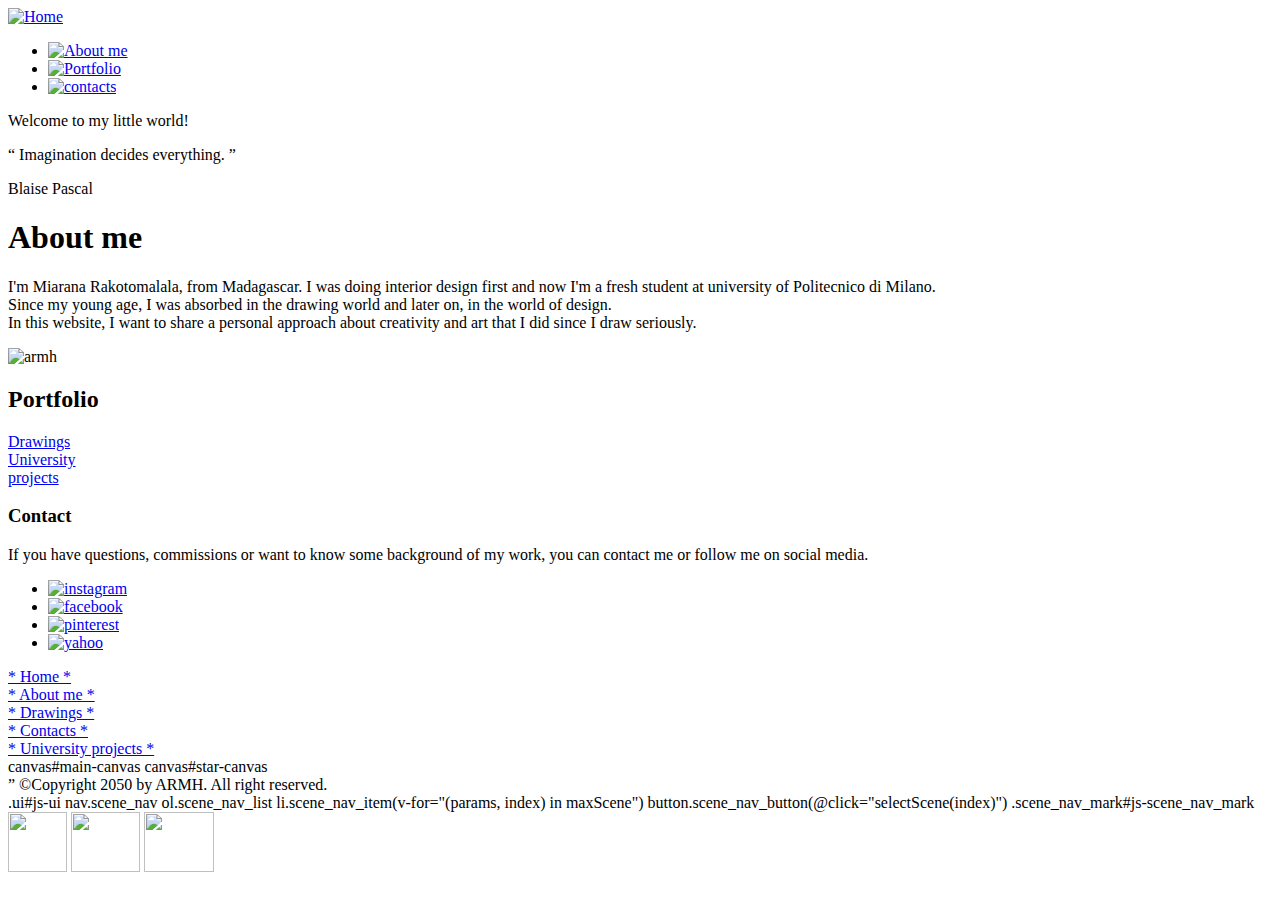
==== index.html @ 78f08f8d "test1" ====
<!DOCTYPE html>
<html>
  <head>
    <meta charset="utf-8">

    <title>ARMH</title>

    <link rel="stylesheet" type="text/css" href="C:\Users\Miarana\Documents\POLI\1°Informatica\ARMH\css\style.css" />
    <link rel="stylesheet" type="text/css" href="C:\Users\Miarana\Documents\POLI\1°Informatica\ARMH\css\normalize.css" />
    <link rel="stylesheet" href="https://fonts.googleapis.com/css?family=Cabin+Sketch:400,700">
    <link rel="stylesheet" href="https://fonts.googleapis.com/css?family=Annie+Use+Your+Telescope|Cabin+Sketch">
    <link rel="stylesheet" href="https://fonts.googleapis.com/css?family=Londrina+Sketch">

    <div class="stars"></div>
    <div class="twinkling"></div>

  </head>

  <header>


    <div class="header">
        <div class="container">
            <div class="navbar">
                <div class="Home">
                   <a href="Home.html"> <img src="C:\Users\Miarana\Documents\POLI\1°Informatica\ARMH\images\signature.png" alt="Home"/>
                   </a>
                </div>
                      <div class="Menu">
                           <ul>
                                <li> <a href="About_me.html"> <img src="C:\Users\Miarana\Documents\POLI\1°Informatica\ARMH\images\category_about me.png" alt="About me"/> </a>
                                </li>

                                <li> <a href="Portfolio.html"> <img src="C:\Users\Miarana\Documents\POLI\1°Informatica\ARMH\images\category_portfolio.png" alt="Portfolio"/> </a>
                                </li>

                                <li> <a href="Contacts.html"> <img src="C:\Users\Miarana\Documents\POLI\1°Informatica\ARMH\images\category_contacts.png" alt="contacts"/> </a>
                                </li>

                            </ul>
                      </div>
                          <div class="clearfix">
                          </div>
            </div>
        </div>
    </div>
</header>
                            <div class="acceuil">
                              <h> Welcome to my little world! </h>
                              <p> <q id="quote"> Imagination decides everything. </q> </p>
                              <p0>  Blaise Pascal </p0>
                            </div>



    <!-- Here is our page's main content -->
<body>
      <div class="about">
          <div class="container">
            <div class="navbar">
              <div class="me">
                    <h1> About me </h1>
                        <p>
                    I'm Miarana Rakotomalala, from Madagascar. I was doing interior design first and now I'm a fresh student at university of Politecnico di Milano.<br>
                    Since my young age, I was absorbed in the drawing world and later on, in the world of design. <br>
                    In this website, I want to share a personal approach about creativity and art that I did since I draw seriously. <br>
                        </p>
             </div>

              <div class="photo">
                     <img src="C:\Users\Miarana\Documents\POLI\1°Informatica\ARMH\images\010.png" alt="armh"/>
              </div>

            </div>
          </div>
      </div>

          <h2> Portfolio </h2>
              <div class="portfolio">
                <li> <a href="Drawings.html"> Drawings </a> </li>
                <li> <a href="University_projects.html"> University <br> projects </a> </li>
              </div>

          <div class="contacts">
              <div class="container">
                <div class="navbar">
                  <div class="descr">
                    <h3> Contact </h3>
                        <p> If you have questions, commissions or want to know some background of my work, you can contact me or follow me on social media. </p>
                  </div>

                     <div class="liste">
                       <ul>
                        <li> <a href="https://www.instagram.com/miara_malala/"> <img src="C:\Users\Miarana\Documents\POLI\1°Informatica\ARMH\images\instagram_icon.png" alt="instagram"/> </a>
                        </li>

                        <li> <a href="https://www.facebook.com/miarana"> <img src="C:\Users\Miarana\Documents\POLI\1°Informatica\ARMH\images\facebook_icon.png" alt="facebook"/> </a>
                        </li>

                        <li> <a href="https://www.pinterest.fr/miarahelinirina/"> <img src="C:\Users\Miarana\Documents\POLI\1°Informatica\ARMH\images\pinterest_icon.png" alt="pinterest"/> </a>
                        </li>

                        <li> <a href="https://www.miarahelinirina@yahoo.fr"> <img src="C:\Users\Miarana\Documents\POLI\1°Informatica\ARMH\images\mail_icon.png" alt="yahoo" /> </a>
                        </li>
                       </ul>
                     </div>

                     <div class="clearfix">
                     </div>
                </div>
              </div>
          </div>


          <aside>

</body>

<website>
<div class="closer">
            <ul2>
    <div class= “menu”>
                 <li> <a href="Home.html"> * Home * </a> </li>
                 <li> <a href="About_me.html"> * About me * </a> </li>
                 <li> <a href="Drawings.html"> * Drawings * </a> </li>
                 <li> <a href="Contacts.html"> * Contacts * </a> </li>
                 <li> <a href="University_projects.html"> * University projects * </a> </li>
    </div>
            </ul2>
</div>
          </aside>

        </div>

        canvas#main-canvas
        canvas#star-canvas

        <div id= "cursor"
          .rocket.floating.shadow <svg xmlns="http://www.w3.org/2000/svg" viewBox="0 0 178.62 203.18">
            <path d="M1015.59,714.44l171.81-.62a3.4,3.4,0,0,0,2.9-5.16l-86.46-143.28a3.4,3.4,0,0,0-5.84,0l-85.35,143.9A3.4,3.4,0,0,0,1015.59,714.44Z" transform="translate(-1012.17 -531.96)" fill="#b5b4ff"/>
            <path d="M1101.5,563.8V714.13l-85.91.31a3.4,3.4,0,0,1-2.93-5.14L1098,565.4A3.34,3.34,0,0,1,1101.5,563.8Z" transform="translate(-1012.17 -531.96)" fill="#fff"/>
            <ellipse cx="89.15" cy="101.59" rx="48.79" ry="101.59" fill="#fff"/>
            <path d="M1101.5,532c26.95,0,48.79,45.48,48.79,101.59s-21.84,101.59-48.79,101.59V532Z" transform="translate(-1012.17 -531.96)" fill="#d9d9ff"/>
            <path d="M1101.5,532c28.48,0.6,48.61,45.48,48.61,101.59s-17,77.64-19.2,81.07c0,0,2.78-44.72.74-85.46C1127.54,547.08,1101.5,532,1101.5,532Z" transform="translate(-1012.17 -531.96)" fill="#b5b4ff"/>
            <circle cx="1101.5" cy="592.37" r="18.83" transform="translate(-1108.42 420.42) rotate(-45)" fill="#1a0a53" stroke="#fff" stroke-miterlimit="10" stroke-width="5"/>
            <path d="M1106.71,582.26c-2.14.16-4.34,5-3.94,10.41s3.27,9.34,5.41,9.18,4.37-4.92,4-10.33S1108.85,582.1,1106.71,582.26Z" transform="translate(-1012.17 -531.96)" fill="#fff"/>
          </svg>
        </div>

        <!-- And here is our main footer that is used across all the pages of our website -->
        <div id="footer">”
          ©Copyright 2050 by ARMH. All right reserved.
        </div>

        .ui#js-ui
          nav.scene_nav
            ol.scene_nav_list
              li.scene_nav_item(v-for="(params, index) in maxScene")
                button.scene_nav_button(@click="selectScene(index)")
            .scene_nav_mark#js-scene_nav_mark

<script src="C:\Users\Miarana\Documents\POLI\1°Informatica\ARMH\js\Jquery.js"> </script>
<script src="C:\Users\Miarana\Documents\POLI\1°Informatica\ARMH\js\main.js"> </script>

</script>
</website>
</html>
<category><a href="index.html" onmouseout="MM_swapImgRestore()" onmouseover="MM_swapImage('home','','visuals/category_home_hover.png',1)"><img src="visuals/category_home.png" width="59" height="60" id="home" /></a></category>

<category><a href="artwork.html" onmouseout="MM_swapImgRestore()" onmouseover="MM_swapImage('artwork','','visuals/category_artwork_hover.png',1)"><img src="visuals/category_artwork.png" width="69" height="60" id="artwork" /></a></category>

<category><a href="comics.html" onmouseout="MM_swapImgRestore()" onmouseover="MM_swapImage('comics','','visuals/category_comics_hover.png',1)"><img src="visuals/category_comics.png" width="70" height="60" id="comics" /></a></category>
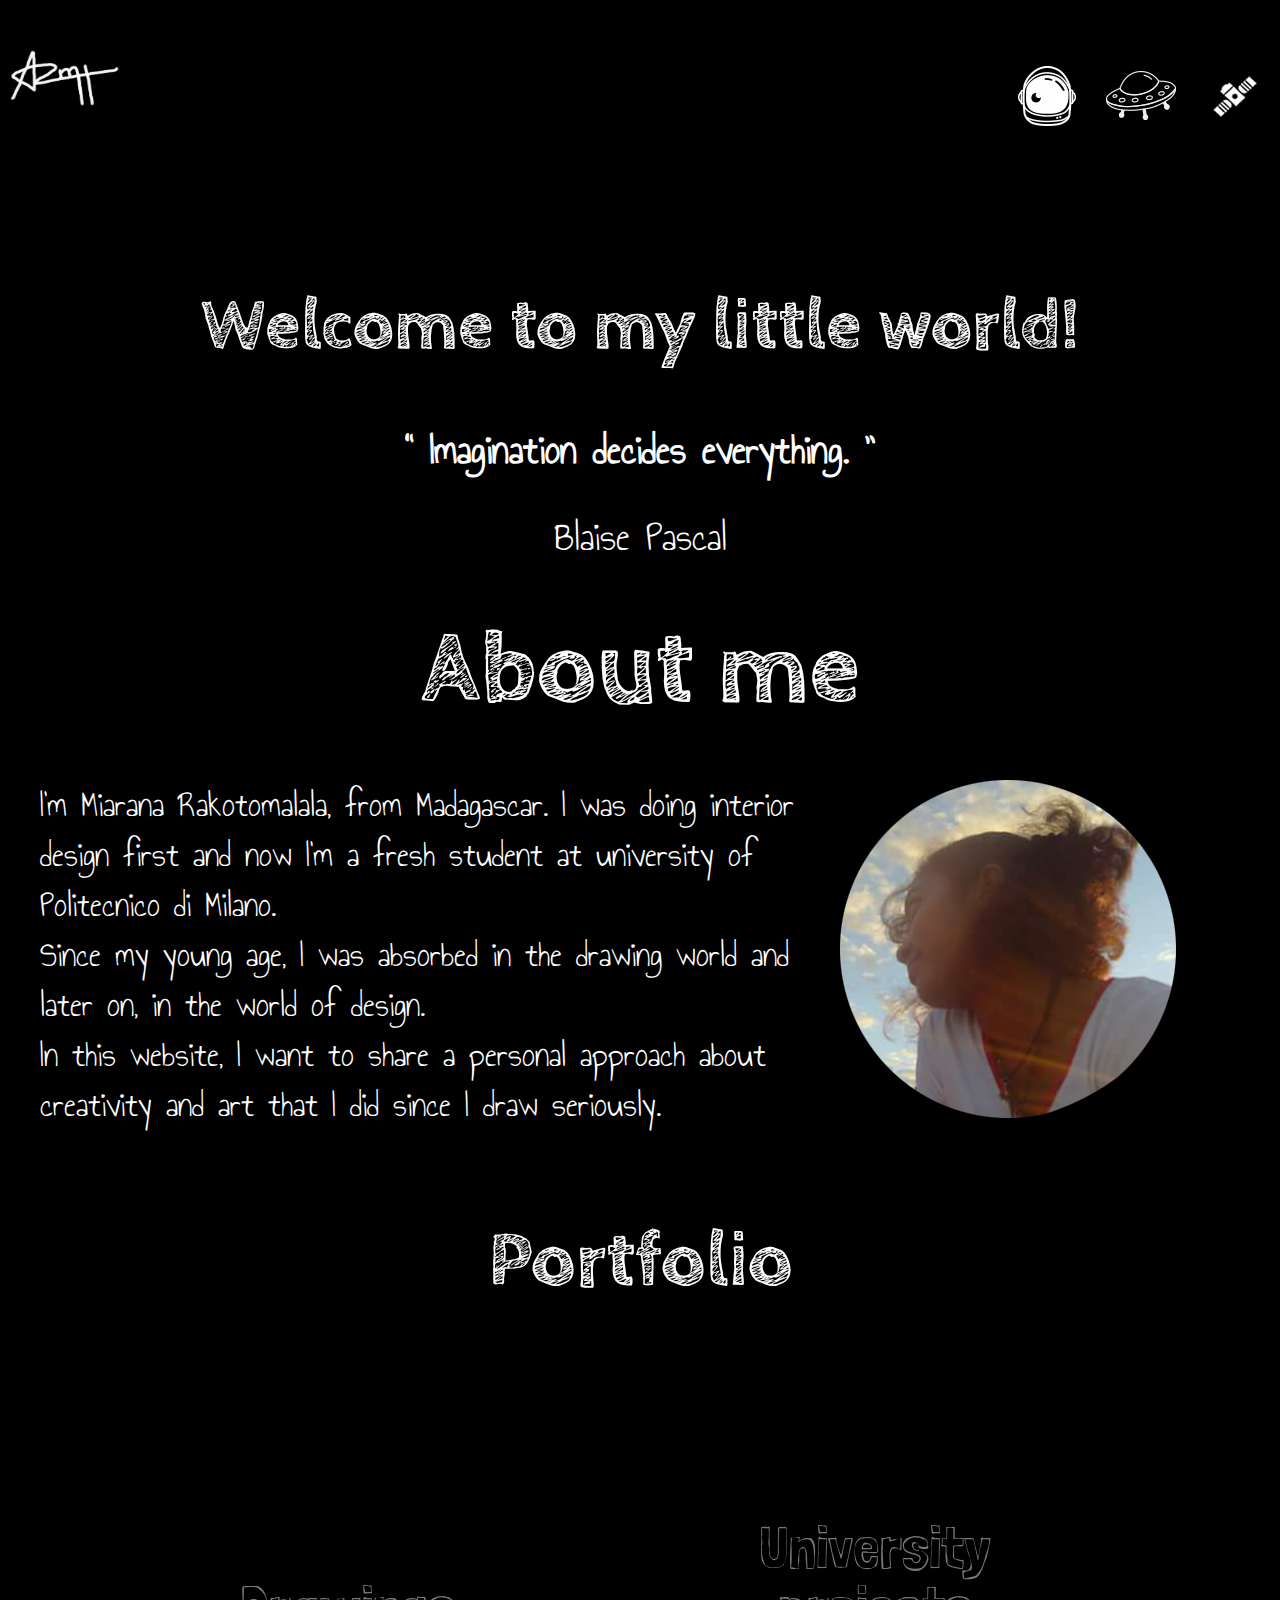
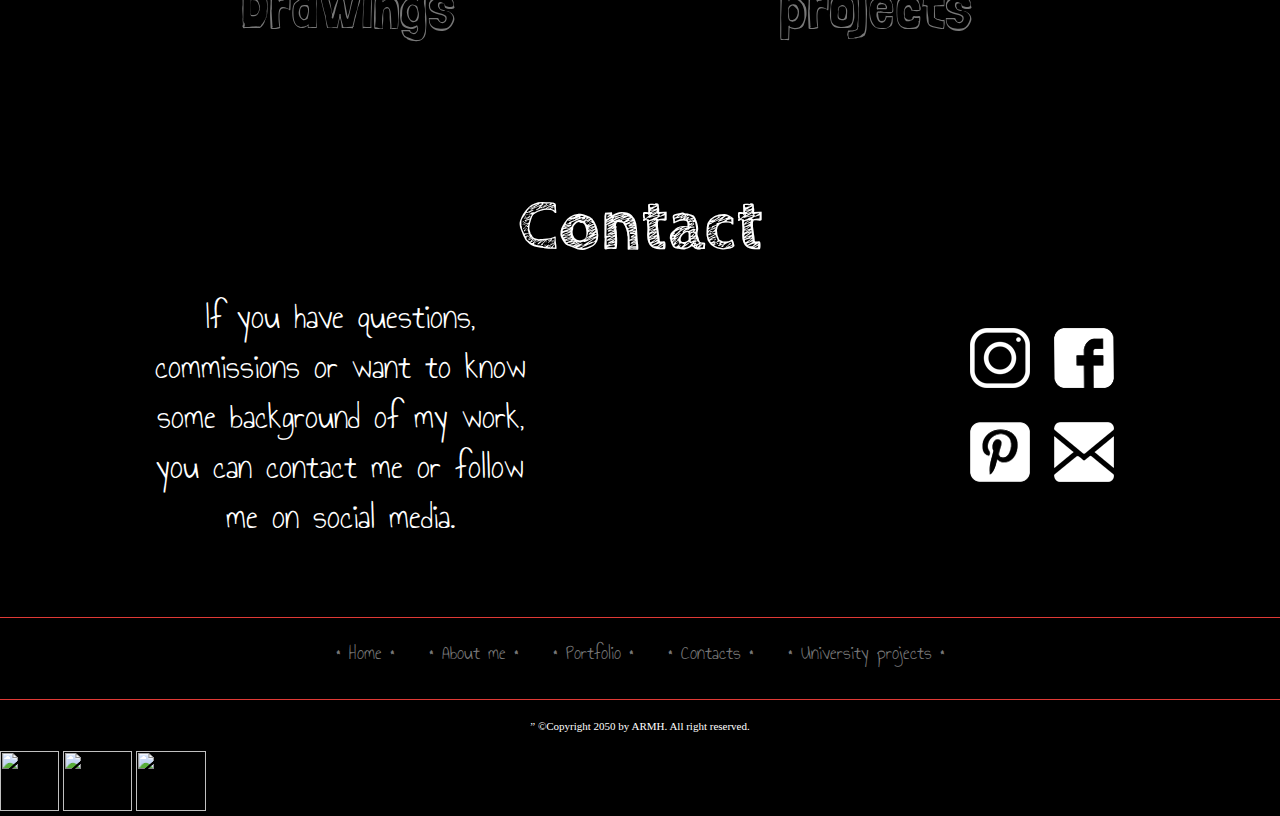
==== commit 5a546dfd: "1" ====
--- a/index.html
+++ b/index.html
@@ -5,8 +5,9 @@
 
     <title>ARMH</title>
 
-    <link rel="stylesheet" type="text/css" href="C:\Users\Miarana\Documents\POLI\1°Informatica\ARMH\css\style.css" />
-    <link rel="stylesheet" type="text/css" href="C:\Users\Miarana\Documents\POLI\1°Informatica\ARMH\css\normalize.css" />
+    <link rel="stylesheet" type="text/css" href="css\style.css" />
+    <link rel="stylesheet" type="text/css" href="css\normalize.css" />
+    <link rel="stylesheet" type="text/css" href="css\stars_background.css" />
     <link rel="stylesheet" href="https://fonts.googleapis.com/css?family=Cabin+Sketch:400,700">
     <link rel="stylesheet" href="https://fonts.googleapis.com/css?family=Annie+Use+Your+Telescope|Cabin+Sketch">
     <link rel="stylesheet" href="https://fonts.googleapis.com/css?family=Londrina+Sketch">
@@ -23,18 +24,18 @@
         <div class="container">
             <div class="navbar">
                 <div class="Home">
-                   <a href="Home.html"> <img src="C:\Users\Miarana\Documents\POLI\1°Informatica\ARMH\images\signature.png" alt="Home"/>
+                   <a href="index.html"> <img src="images\assets\signature.png" alt="Home"/>
                    </a>
                 </div>
                       <div class="Menu">
                            <ul>
-                                <li> <a href="About_me.html"> <img src="C:\Users\Miarana\Documents\POLI\1°Informatica\ARMH\images\category_about me.png" alt="About me"/> </a>
+                                <li> <a href="#About_me"> <img src="images\assets\category_about me.png" alt="About me"/> </a>
                                 </li>
 
-                                <li> <a href="Portfolio.html"> <img src="C:\Users\Miarana\Documents\POLI\1°Informatica\ARMH\images\category_portfolio.png" alt="Portfolio"/> </a>
+                                <li> <a href="#Portfolio"> <img src="images\assets\category_portfolio.png" alt="Portfolio"/> </a>
                                 </li>
 
-                                <li> <a href="Contacts.html"> <img src="C:\Users\Miarana\Documents\POLI\1°Informatica\ARMH\images\category_contacts.png" alt="contacts"/> </a>
+                                <li> <a href="#Contacts"> <img src="images\assets\category_contacts.png" alt="contacts"/> </a>
                                 </li>
 
                             </ul>
@@ -59,7 +60,7 @@
           <div class="container">
             <div class="navbar">
               <div class="me">
-                    <h1> About me </h1>
+                    <div id="About_me"> <h1> About me </h1> </div>
                         <p>
                     I'm Miarana Rakotomalala, from Madagascar. I was doing interior design first and now I'm a fresh student at university of Politecnico di Milano.<br>
                     Since my young age, I was absorbed in the drawing world and later on, in the world of design. <br>
@@ -68,14 +69,14 @@
              </div>
 
               <div class="photo">
-                     <img src="C:\Users\Miarana\Documents\POLI\1°Informatica\ARMH\images\010.png" alt="armh"/>
+                     <img src="images\assets\010.png" alt="armh"/>
               </div>
 
             </div>
           </div>
       </div>
 
-          <h2> Portfolio </h2>
+          <div id= "Portfolio"> <h2> Portfolio </h2> </div>
               <div class="portfolio">
                 <li> <a href="Drawings.html"> Drawings </a> </li>
                 <li> <a href="University_projects.html"> University <br> projects </a> </li>
@@ -85,22 +86,22 @@
               <div class="container">
                 <div class="navbar">
                   <div class="descr">
-                    <h3> Contact </h3>
+                    <div id="Contact"<h3> Contact </h3> </div>
                         <p> If you have questions, commissions or want to know some background of my work, you can contact me or follow me on social media. </p>
                   </div>
 
                      <div class="liste">
                        <ul>
-                        <li> <a href="https://www.instagram.com/miara_malala/"> <img src="C:\Users\Miarana\Documents\POLI\1°Informatica\ARMH\images\instagram_icon.png" alt="instagram"/> </a>
+                        <li> <a href="https://www.instagram.com/miara_malala/"> <img src="images\assets\instagram_icon.png" alt="instagram"/> </a>
                         </li>
 
-                        <li> <a href="https://www.facebook.com/miarana"> <img src="C:\Users\Miarana\Documents\POLI\1°Informatica\ARMH\images\facebook_icon.png" alt="facebook"/> </a>
+                        <li> <a href="https://www.facebook.com/miarana"> <img src="images\assets\facebook_icon.png" alt="facebook"/> </a>
                         </li>
 
-                        <li> <a href="https://www.pinterest.fr/miarahelinirina/"> <img src="C:\Users\Miarana\Documents\POLI\1°Informatica\ARMH\images\pinterest_icon.png" alt="pinterest"/> </a>
+                        <li> <a href="https://www.pinterest.fr/miarahelinirina/"> <img src="images\assets\pinterest_icon.png" alt="pinterest"/> </a>
                         </li>
 
-                        <li> <a href="https://www.miarahelinirina@yahoo.fr"> <img src="C:\Users\Miarana\Documents\POLI\1°Informatica\ARMH\images\mail_icon.png" alt="yahoo" /> </a>
+                        <li> <a href="https://www.miarahelinirina@yahoo.fr"> <img src="images\assets\mail_icon.png" alt="yahoo" /> </a>
                         </li>
                        </ul>
                      </div>
@@ -120,10 +121,10 @@
 <div class="closer">
             <ul2>
     <div class= “menu”>
-                 <li> <a href="Home.html"> * Home * </a> </li>
-                 <li> <a href="About_me.html"> * About me * </a> </li>
-                 <li> <a href="Drawings.html"> * Drawings * </a> </li>
-                 <li> <a href="Contacts.html"> * Contacts * </a> </li>
+                 <li> <a href="index.html"> * Home * </a> </li>
+                 <li> <a href="#About_me"> * About me * </a> </li>
+                 <li> <a href="#Portfolio"> * Portfolio * </a> </li>
+                 <li> <a href="#Contacts"> * Contacts * </a> </li>
                  <li> <a href="University_projects.html"> * University projects * </a> </li>
     </div>
             </ul2>
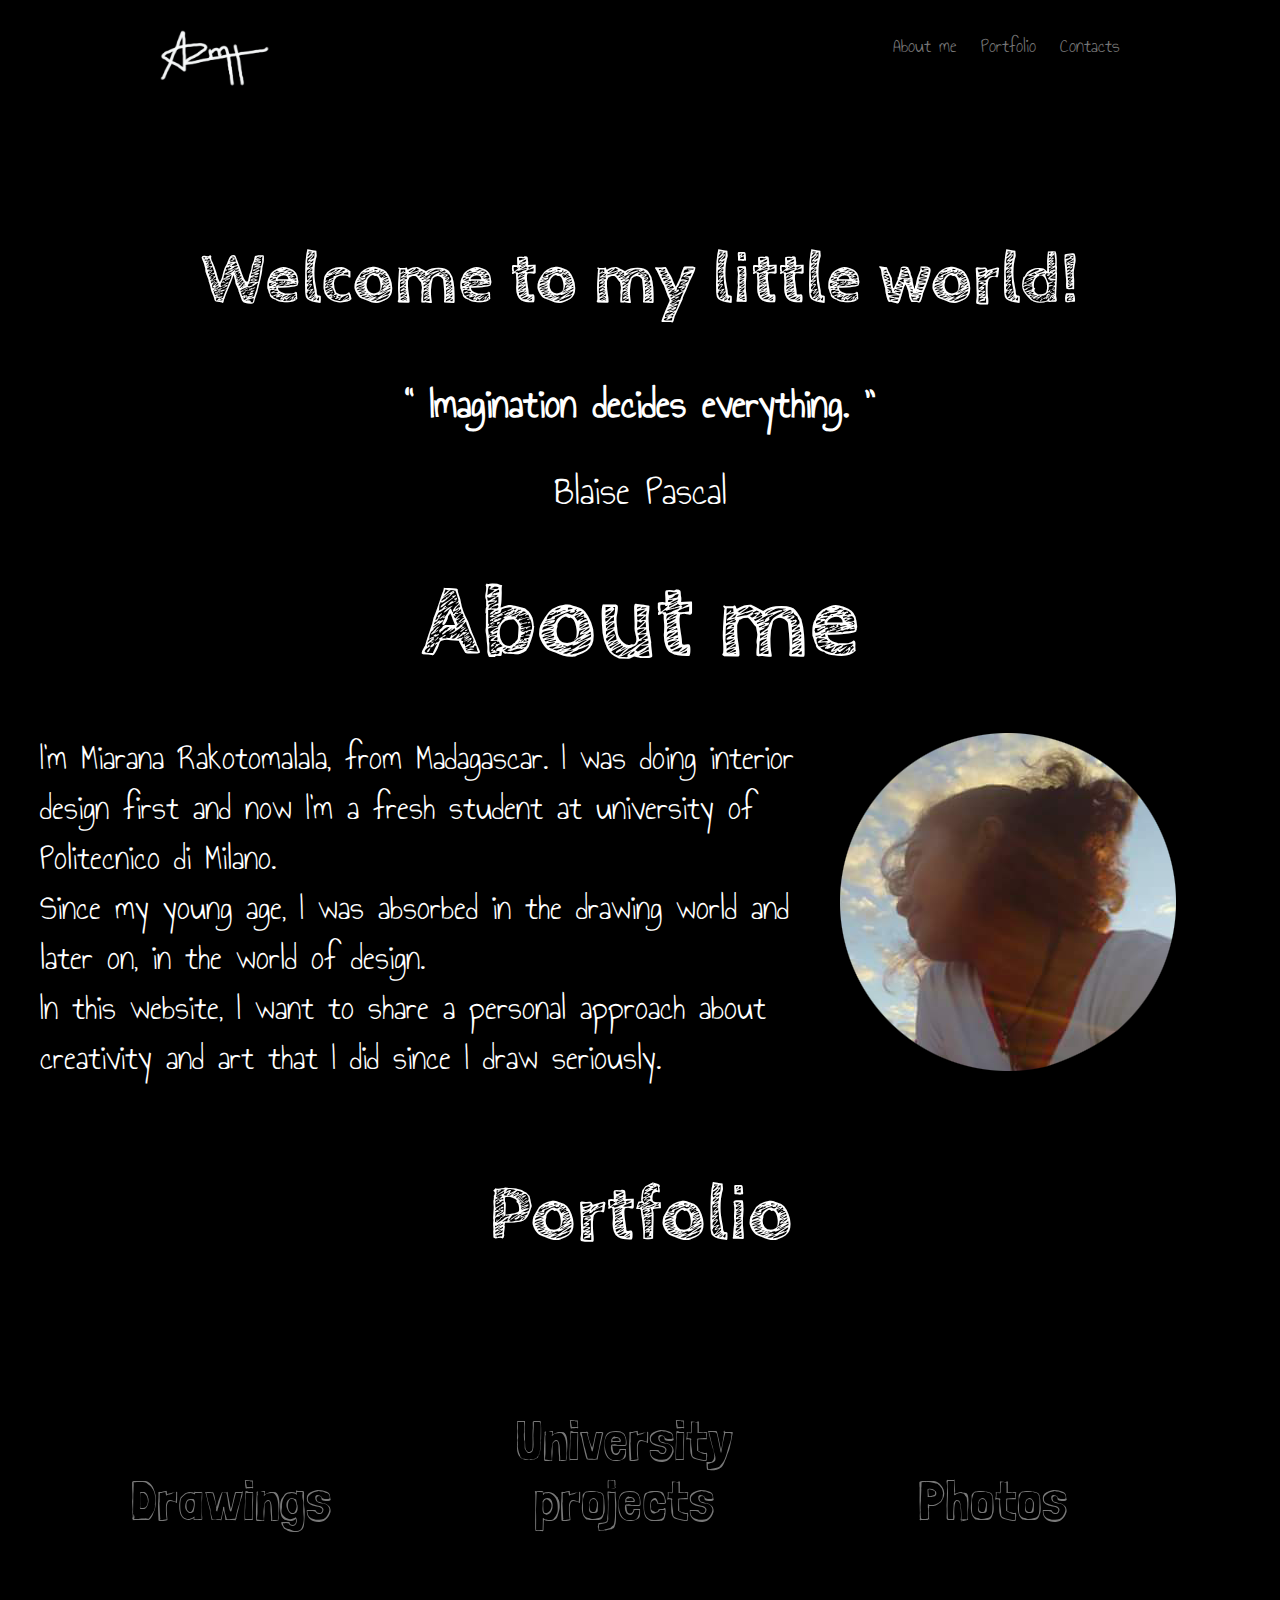
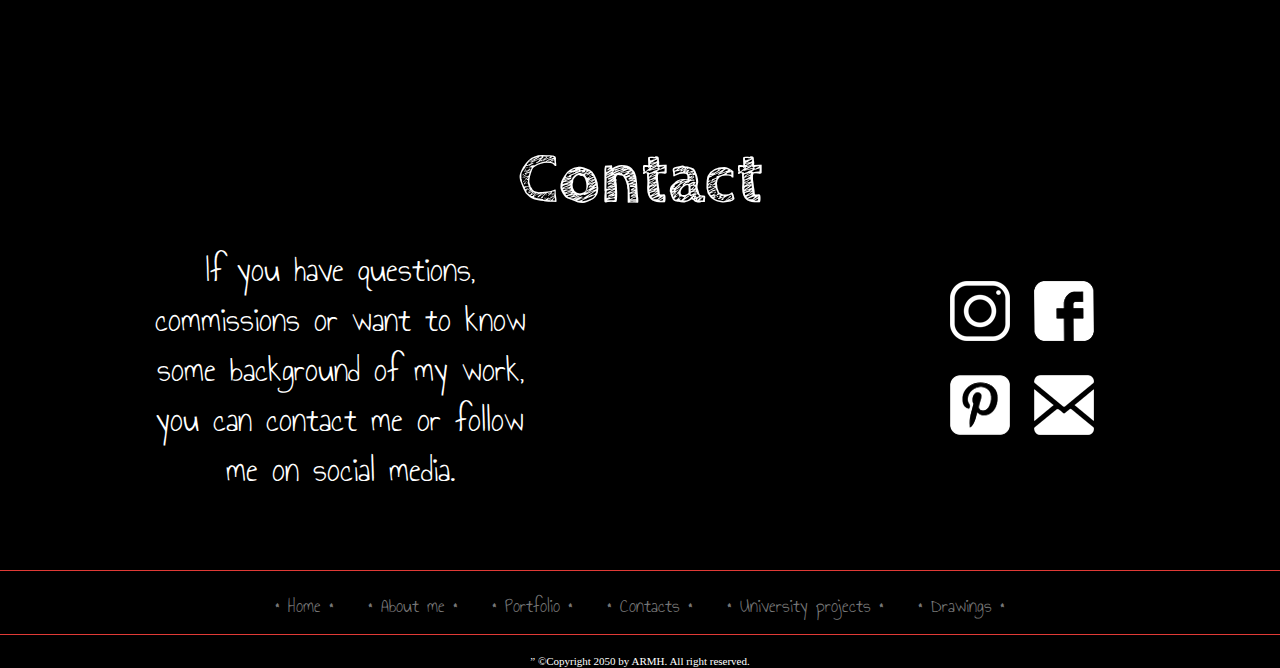
==== commit 01979095: "20/01" ====
--- a/index.html
+++ b/index.html
@@ -8,18 +8,17 @@
     <link rel="stylesheet" type="text/css" href="css\style.css" />
     <link rel="stylesheet" type="text/css" href="css\normalize.css" />
     <link rel="stylesheet" type="text/css" href="css\stars_background.css" />
-    <link rel="stylesheet" href="https://fonts.googleapis.com/css?family=Cabin+Sketch:400,700">
-    <link rel="stylesheet" href="https://fonts.googleapis.com/css?family=Annie+Use+Your+Telescope|Cabin+Sketch">
-    <link rel="stylesheet" href="https://fonts.googleapis.com/css?family=Londrina+Sketch">
-
+    <link rel="stylesheet" href="https://fonts.googleapis.com/css?family=Cabin+Sketch:400,700"/>
+    <link rel="stylesheet" href="https://fonts.googleapis.com/css?family=Annie+Use+Your+Telescope|Cabin+Sketch"/>
+    <link rel="stylesheet" href="https://fonts.googleapis.com/css?family=Londrina+Sketch"/>
+<!--background of the entire page -->
     <div class="stars"></div>
     <div class="twinkling"></div>
 
   </head>
 
+<!--main menu header -->
   <header>
-
-
     <div class="header">
         <div class="container">
             <div class="navbar">
@@ -28,33 +27,29 @@
                    </a>
                 </div>
                       <div class="Menu">
-                           <ul>
-                                <li> <a href="#About_me"> <img src="images\assets\category_about me.png" alt="About me"/> </a>
-                                </li>
+                          <ul>
+                                <li> <a href="#About_me"> About me </a> </li>
+                                <li> <a href="#Portfolio"> Portfolio </a> </li>
+                                <li> <a href="#Contacts"> Contacts </a> </li>
 
-                                <li> <a href="#Portfolio"> <img src="images\assets\category_portfolio.png" alt="Portfolio"/> </a>
-                                </li>
-
-                                <li> <a href="#Contacts"> <img src="images\assets\category_contacts.png" alt="contacts"/> </a>
-                                </li>
-
-                            </ul>
+                          </ul>
                       </div>
-                          <div class="clearfix">
-                          </div>
+                          <div class="clearfix"> </div>
             </div>
         </div>
     </div>
 </header>
-                            <div class="acceuil">
-                              <h> Welcome to my little world! </h>
-                              <p> <q id="quote"> Imagination decides everything. </q> </p>
-                              <p0>  Blaise Pascal </p0>
-                            </div>
+
+<!--Home page -->
+  <div class="acceuil">
+      <h> Welcome to my little world! </h>
+            <p> <q id="quote"> Imagination decides everything. </q> </p>
+                <p0>  Blaise Pascal </p0>
+  </div>
 
 
 
-    <!-- Here is our page's main content -->
+    <!-- Here is our main content -->
 <body>
       <div class="about">
           <div class="container">
@@ -66,108 +61,85 @@
                     Since my young age, I was absorbed in the drawing world and later on, in the world of design. <br>
                     In this website, I want to share a personal approach about creativity and art that I did since I draw seriously. <br>
                         </p>
-             </div>
+              </div>
 
               <div class="photo">
-                     <img src="images\assets\010.png" alt="armh"/>
+                <img src="images\assets\010.png" alt="armh"/>
               </div>
 
             </div>
           </div>
       </div>
 
-          <div id= "Portfolio"> <h2> Portfolio </h2> </div>
-              <div class="portfolio">
-                <li> <a href="Drawings.html"> Drawings </a> </li>
-                <li> <a href="University_projects.html"> University <br> projects </a> </li>
-              </div>
+<!--portfolio -->
+      <div id= "Portfolio"> <h2> Portfolio </h2> </div>
+        <div class="portfolio">
+          <li> <a href="Drawings.html"> Drawings </a> </li>
+          <li> <a href="University_projects.html"> University <br> projects </a> </li>
+          <li> <a href="Photos.html"> Photos </a> </li>
+        </div>
 
-          <div class="contacts">
-              <div class="container">
-                <div class="navbar">
-                  <div class="descr">
-                    <div id="Contact"<h3> Contact </h3> </div>
-                        <p> If you have questions, commissions or want to know some background of my work, you can contact me or follow me on social media. </p>
-                  </div>
+<!-- Contacts -->
+      <div class="contacts">
+        <div class="container">
+          <div class="navbar">
+            <div class="descr">
+              <div id="Contact"<h3> Contact </h3> </div>
+                <p> If you have questions, commissions or want to know some background of my work, you can contact me or follow me on social media. </p>
+            </div>
 
-                     <div class="liste">
-                       <ul>
-                        <li> <a href="https://www.instagram.com/miara_malala/"> <img src="images\assets\instagram_icon.png" alt="instagram"/> </a>
-                        </li>
+            <div class="liste">
+              <ul>
+                <li> <a href="https://www.instagram.com/miara_malala/">
+                     <img src="images\assets\instagram_icon.png" alt="instagram"/> </a>
+                </li>
 
-                        <li> <a href="https://www.facebook.com/miarana"> <img src="images\assets\facebook_icon.png" alt="facebook"/> </a>
-                        </li>
+                <li> <a href="https://www.facebook.com/miarana">
+                     <img src="images\assets\facebook_icon.png" alt="facebook"/> </a>
+                </li>
 
-                        <li> <a href="https://www.pinterest.fr/miarahelinirina/"> <img src="images\assets\pinterest_icon.png" alt="pinterest"/> </a>
-                        </li>
+                <li> <a href="https://www.pinterest.fr/miarahelinirina/">
+                     <img src="images\assets\pinterest_icon.png" alt="pinterest"/> </a>
+                </li>
 
-                        <li> <a href="https://www.miarahelinirina@yahoo.fr"> <img src="images\assets\mail_icon.png" alt="yahoo" /> </a>
-                        </li>
-                       </ul>
-                     </div>
+                <li> <a href="https://www.miarahelinirina@yahoo.fr">
+                     <img src="images\assets\mail_icon.png" alt="yahoo" /> </a>
+                </li>
+              </ul>
+            </div>
 
-                     <div class="clearfix">
-                     </div>
-                </div>
-              </div>
+              <div class="clearfix"> </div>
           </div>
+        </div>
+      </div>
 
 
-          <aside>
+  <script src="js\Jquery.js"> </script>
+  <script src="js\main.js"> </script>
 
 </body>
 
+<!--The menu before the footer -->
+          <aside>
 <website>
-<div class="closer">
-            <ul2>
-    <div class= “menu”>
-                 <li> <a href="index.html"> * Home * </a> </li>
-                 <li> <a href="#About_me"> * About me * </a> </li>
-                 <li> <a href="#Portfolio"> * Portfolio * </a> </li>
-                 <li> <a href="#Contacts"> * Contacts * </a> </li>
-                 <li> <a href="University_projects.html"> * University projects * </a> </li>
-    </div>
-            </ul2>
-</div>
+  <div class="closer">
+    <ul2>
+      <div class= “menu”>
+        <li> <a href="index.html"> * Home * </a> </li>
+        <li> <a href="#About_me"> * About me * </a> </li>
+        <li> <a href="#Portfolio"> * Portfolio * </a> </li>
+        <li> <a href="#Contacts"> * Contacts * </a> </li>
+        <li> <a href="University_projects.html"> * University projects * </a> </li>
+        <li> <a href="Drawing.html"> * Drawings * </a> </li>
+      </div>
+    </ul2>
+  </div>
           </aside>
 
-        </div>
+        <!-- And here is our main footer that is used across all the pages of our website -->
+  <div id="footer">”
+          ©Copyright 2050 by ARMH. All right reserved.
+  </div>
 
-        canvas#main-canvas
-        canvas#star-canvas
-
-        <div id= "cursor"
-          .rocket.floating.shadow <svg xmlns="http://www.w3.org/2000/svg" viewBox="0 0 178.62 203.18">
-            <path d="M1015.59,714.44l171.81-.62a3.4,3.4,0,0,0,2.9-5.16l-86.46-143.28a3.4,3.4,0,0,0-5.84,0l-85.35,143.9A3.4,3.4,0,0,0,1015.59,714.44Z" transform="translate(-1012.17 -531.96)" fill="#b5b4ff"/>
-            <path d="M1101.5,563.8V714.13l-85.91.31a3.4,3.4,0,0,1-2.93-5.14L1098,565.4A3.34,3.34,0,0,1,1101.5,563.8Z" transform="translate(-1012.17 -531.96)" fill="#fff"/>
-            <ellipse cx="89.15" cy="101.59" rx="48.79" ry="101.59" fill="#fff"/>
-            <path d="M1101.5,532c26.95,0,48.79,45.48,48.79,101.59s-21.84,101.59-48.79,101.59V532Z" transform="translate(-1012.17 -531.96)" fill="#d9d9ff"/>
-            <path d="M1101.5,532c28.48,0.6,48.61,45.48,48.61,101.59s-17,77.64-19.2,81.07c0,0,2.78-44.72.74-85.46C1127.54,547.08,1101.5,532,1101.5,532Z" transform="translate(-1012.17 -531.96)" fill="#b5b4ff"/>
-            <circle cx="1101.5" cy="592.37" r="18.83" transform="translate(-1108.42 420.42) rotate(-45)" fill="#1a0a53" stroke="#fff" stroke-miterlimit="10" stroke-width="5"/>
-            <path d="M1106.71,582.26c-2.14.16-4.34,5-3.94,10.41s3.27,9.34,5.41,9.18,4.37-4.92,4-10.33S1108.85,582.1,1106.71,582.26Z" transform="translate(-1012.17 -531.96)" fill="#fff"/>
-          </svg>
-        </div>
-
-        <!-- And here is our main footer that is used across all the pages of our website -->
-        <div id="footer">”
-          ©Copyright 2050 by ARMH. All right reserved.
-        </div>
-
-        .ui#js-ui
-          nav.scene_nav
-            ol.scene_nav_list
-              li.scene_nav_item(v-for="(params, index) in maxScene")
-                button.scene_nav_button(@click="selectScene(index)")
-            .scene_nav_mark#js-scene_nav_mark
-
-<script src="C:\Users\Miarana\Documents\POLI\1°Informatica\ARMH\js\Jquery.js"> </script>
-<script src="C:\Users\Miarana\Documents\POLI\1°Informatica\ARMH\js\main.js"> </script>
-
-</script>
 </website>
 </html>
-<category><a href="index.html" onmouseout="MM_swapImgRestore()" onmouseover="MM_swapImage('home','','visuals/category_home_hover.png',1)"><img src="visuals/category_home.png" width="59" height="60" id="home" /></a></category>
-
-<category><a href="artwork.html" onmouseout="MM_swapImgRestore()" onmouseover="MM_swapImage('artwork','','visuals/category_artwork_hover.png',1)"><img src="visuals/category_artwork.png" width="69" height="60" id="artwork" /></a></category>
-
-<category><a href="comics.html" onmouseout="MM_swapImgRestore()" onmouseover="MM_swapImage('comics','','visuals/category_comics_hover.png',1)"><img src="visuals/category_comics.png" width="70" height="60" id="comics" /></a></category>
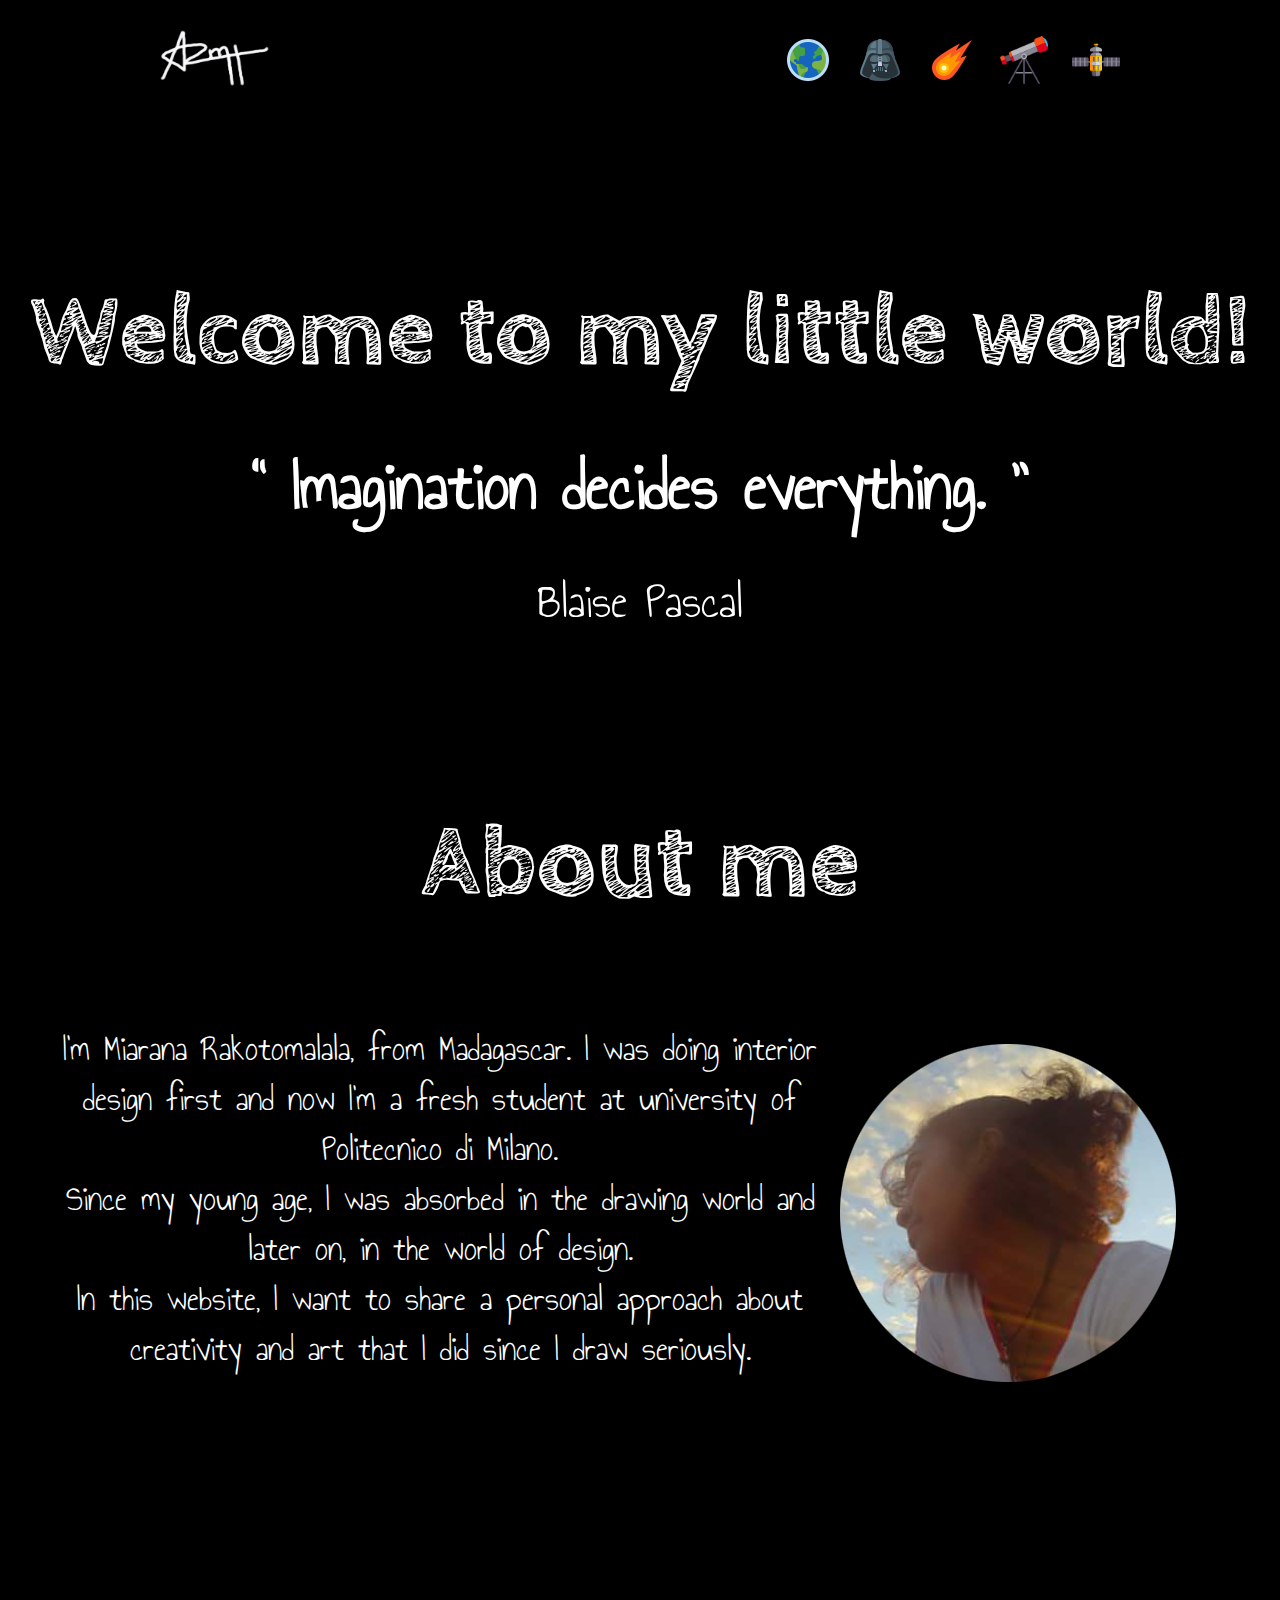
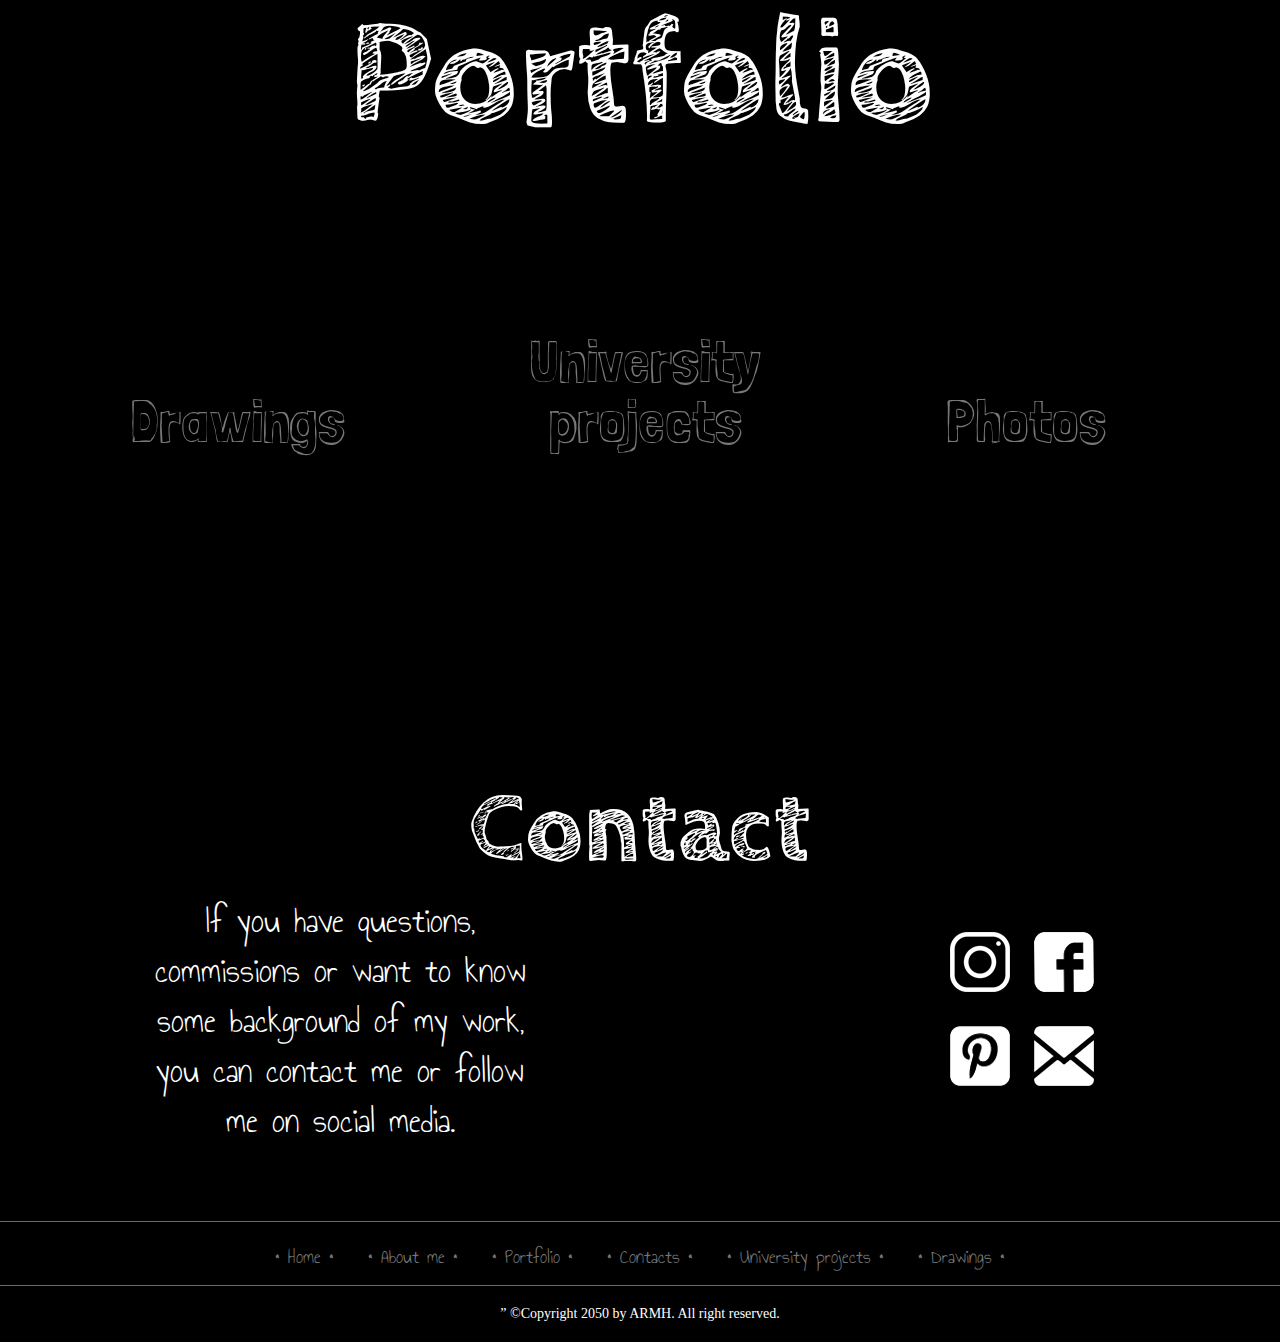
==== commit ddbc32bb: "22/01" ====
--- a/index.html
+++ b/index.html
@@ -2,15 +2,21 @@
 <html>
   <head>
     <meta charset="utf-8">
+    <meta name="viewport" content="width=device-width, initial-scale=1.0">
 
     <title>ARMH</title>
 
     <link rel="stylesheet" type="text/css" href="css\style.css" />
     <link rel="stylesheet" type="text/css" href="css\normalize.css" />
     <link rel="stylesheet" type="text/css" href="css\stars_background.css" />
-    <link rel="stylesheet" href="https://fonts.googleapis.com/css?family=Cabin+Sketch:400,700"/>
-    <link rel="stylesheet" href="https://fonts.googleapis.com/css?family=Annie+Use+Your+Telescope|Cabin+Sketch"/>
-    <link rel="stylesheet" href="https://fonts.googleapis.com/css?family=Londrina+Sketch"/>
+    <link rel="stylesheet" href="https://fonts.googleapis.com/css?family=Cabin+Sketch:400,700">
+    <link rel="stylesheet" href="https://fonts.googleapis.com/css?family=Annie+Use+Your+Telescope|Cabin+Sketch">
+    <link rel="stylesheet" href="https://fonts.googleapis.com/css?family=Londrina+Sketch">
+
+    <!--Icons made by <a href="https://www.freepik.com/" title="Freepik">Freepik</a> from <a href="https://www.flaticon.com/" 			    title="Flaticon">www.flaticon.com</a> is licensed by <a href="http://creativecommons.org/licenses/by/3.0/" 			    title="Creative Commons BY 3.0" target="_blank">CC 3.0 BY
+
+    Icons made by <a href="https://www.freepik.com/" title="Freepik">Freepik</a> from <a href="https://www.flaticon.com/" 			    title="Flaticon">www.flaticon.com</a> is licensed by <a href="http://creativecommons.org/licenses/by/3.0/" 			    title="Creative Commons BY 3.0" target="_blank">CC 3.0 BY</a></div>-->
+
 <!--background of the entire page -->
     <div class="stars"></div>
     <div class="twinkling"></div>
@@ -28,9 +34,35 @@
                 </div>
                       <div class="Menu">
                           <ul>
-                                <li> <a href="#About_me"> About me </a> </li>
-                                <li> <a href="#Portfolio"> Portfolio </a> </li>
-                                <li> <a href="#Contacts"> Contacts </a> </li>
+                            <div class="category"> <img src="images\assets\category_home.png" alt="home" class="image"/>
+                              <div class="overlay">
+                                 <a href="index.html"> <div class="text"> Home </div> </a>
+                              </div>
+                            </div>
+
+                                <div class="category"> <img src="images\assets\category_about me.png" alt="about_me" class="image"/>
+                                  <div class="overlay">
+                                     <a href="#About_me"> <div class="text"> About me </div> </a>
+                                  </div>
+                                </div>
+
+                                <div class="category"> <img src="images\assets\category_portfolio.png" alt="portfolio" class="image"/>
+                                  <div class="overlay">
+                                    <a href="#Portfolio"> <div class="text"> Portfolio </div> </a>
+                                  </div>
+                                </div>
+
+                                <div class="category"> <img src="images\assets\category_gallery.png" alt="contact" class="image" width="48x48"/>
+                                  <div class="overlay">
+                                    <a href="Photos.html"> <div class="text"> Photos </div> </a>
+                                  </div>
+                                </div>
+
+                                <div class="category"> <img src="images\assets\category_contacts.png" alt="contact" class="image" width="48x48"/>
+                                  <div class="overlay">
+                                    <a href="#Contact"> <div class="text"> Contact </div> </a>
+                                  </div>
+                                </div>
 
                           </ul>
                       </div>
@@ -130,7 +162,7 @@
         <li> <a href="#Portfolio"> * Portfolio * </a> </li>
         <li> <a href="#Contacts"> * Contacts * </a> </li>
         <li> <a href="University_projects.html"> * University projects * </a> </li>
-        <li> <a href="Drawing.html"> * Drawings * </a> </li>
+        <li> <a href="Drawings.html"> * Drawings * </a> </li>
       </div>
     </ul2>
   </div>
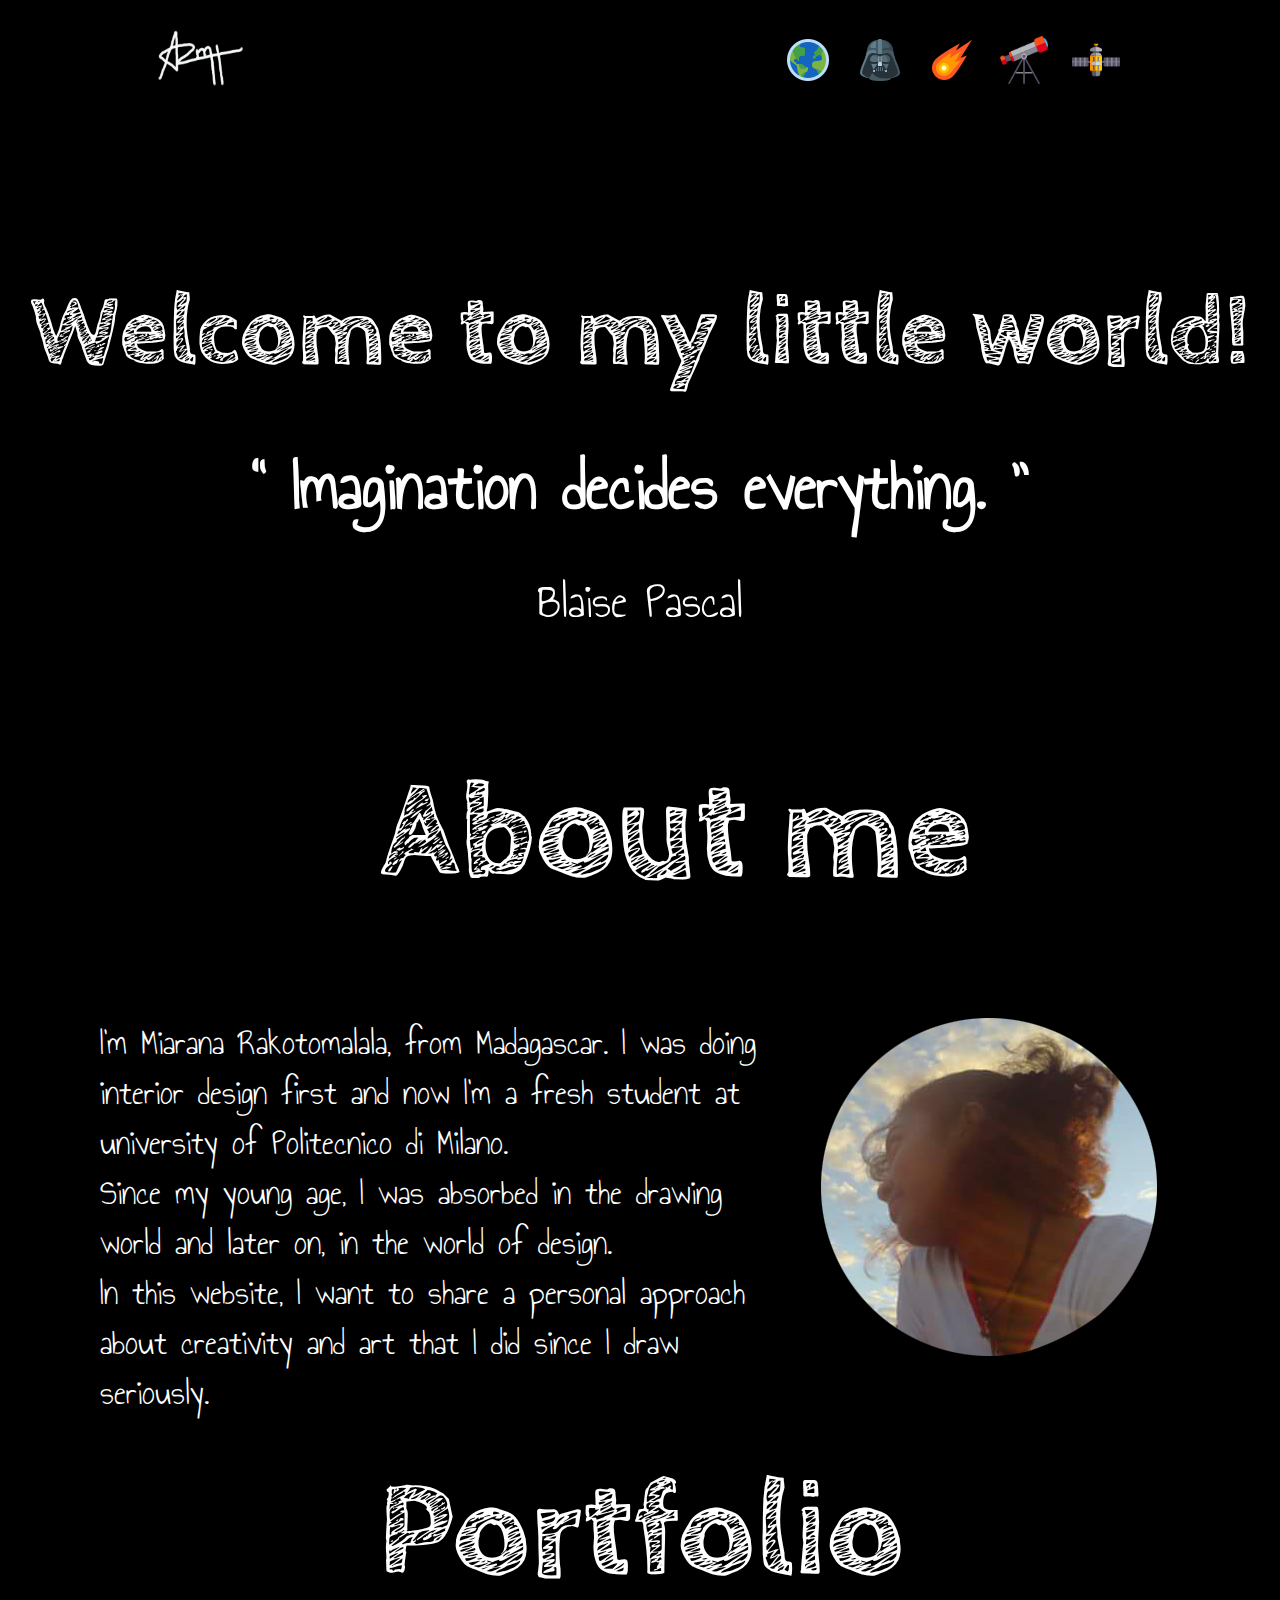
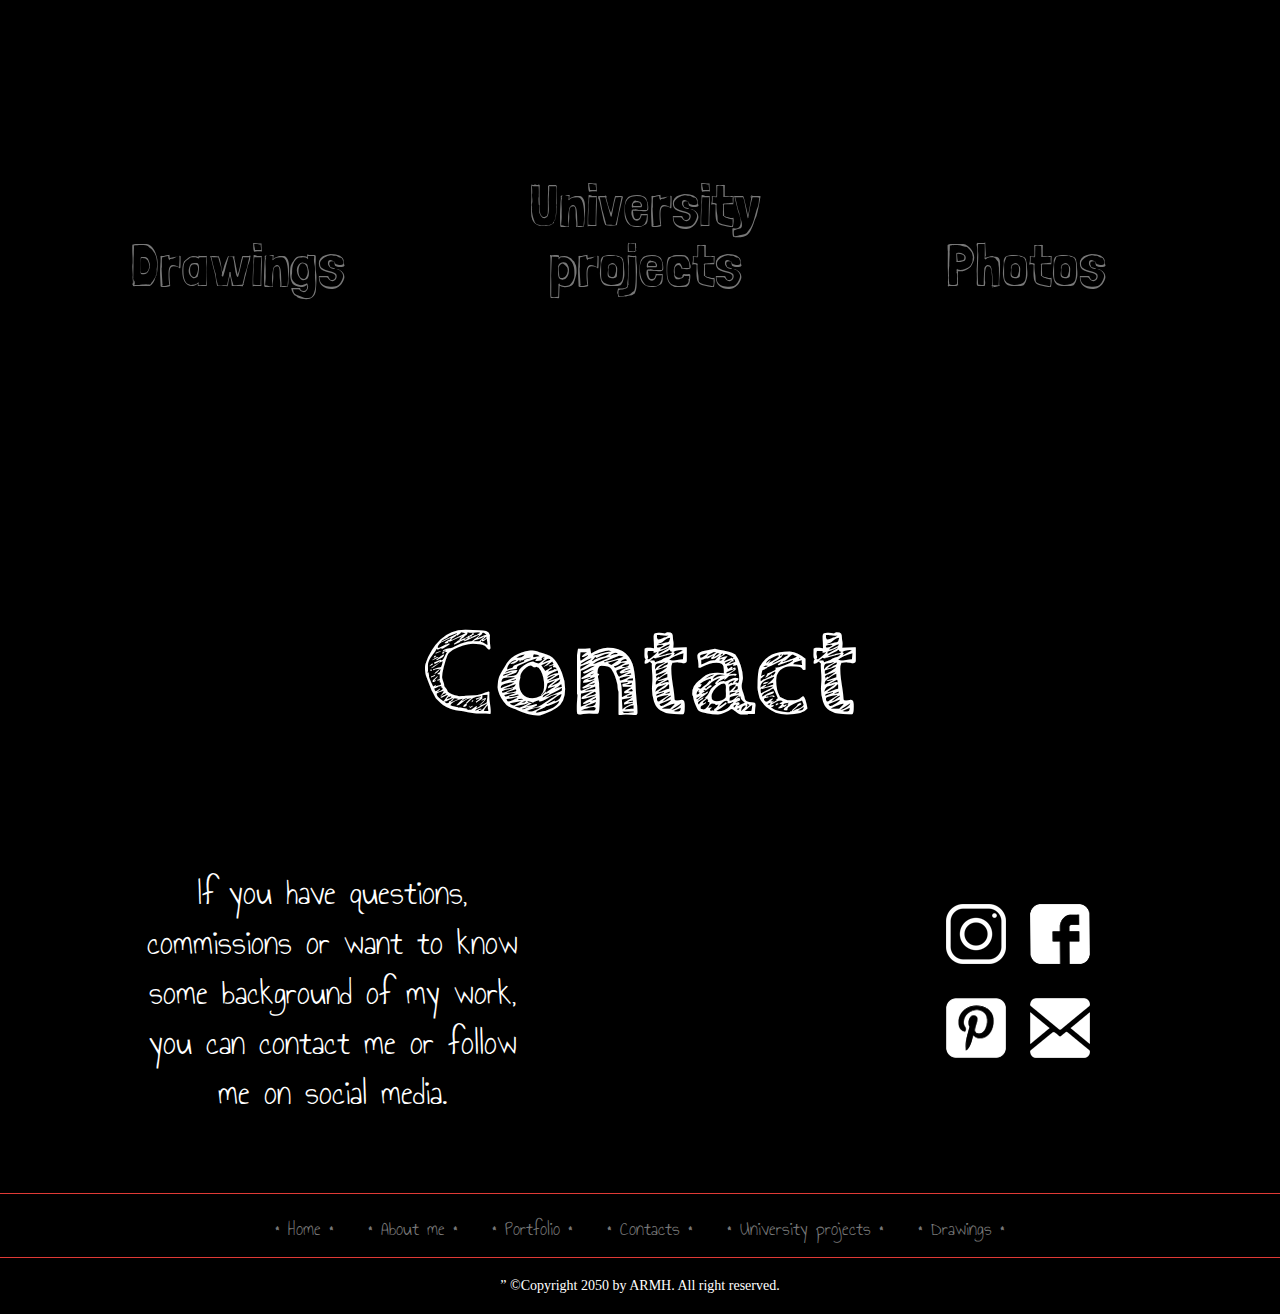
==== commit 988a14df: "25/01" ====
--- a/index.html
+++ b/index.html
@@ -80,7 +80,6 @@
   </div>
 
 
-
     <!-- Here is our main content -->
 <body>
       <div class="about">
@@ -116,7 +115,7 @@
         <div class="container">
           <div class="navbar">
             <div class="descr">
-              <div id="Contact"<h3> Contact </h3> </div>
+              <div id="Contact"> <h3> Contact </h3> </div>
                 <p> If you have questions, commissions or want to know some background of my work, you can contact me or follow me on social media. </p>
             </div>
 
@@ -147,7 +146,7 @@
 
 
   <script src="js\Jquery.js"> </script>
-  <script src="js\main.js"> </script>
+
 
 </body>
 
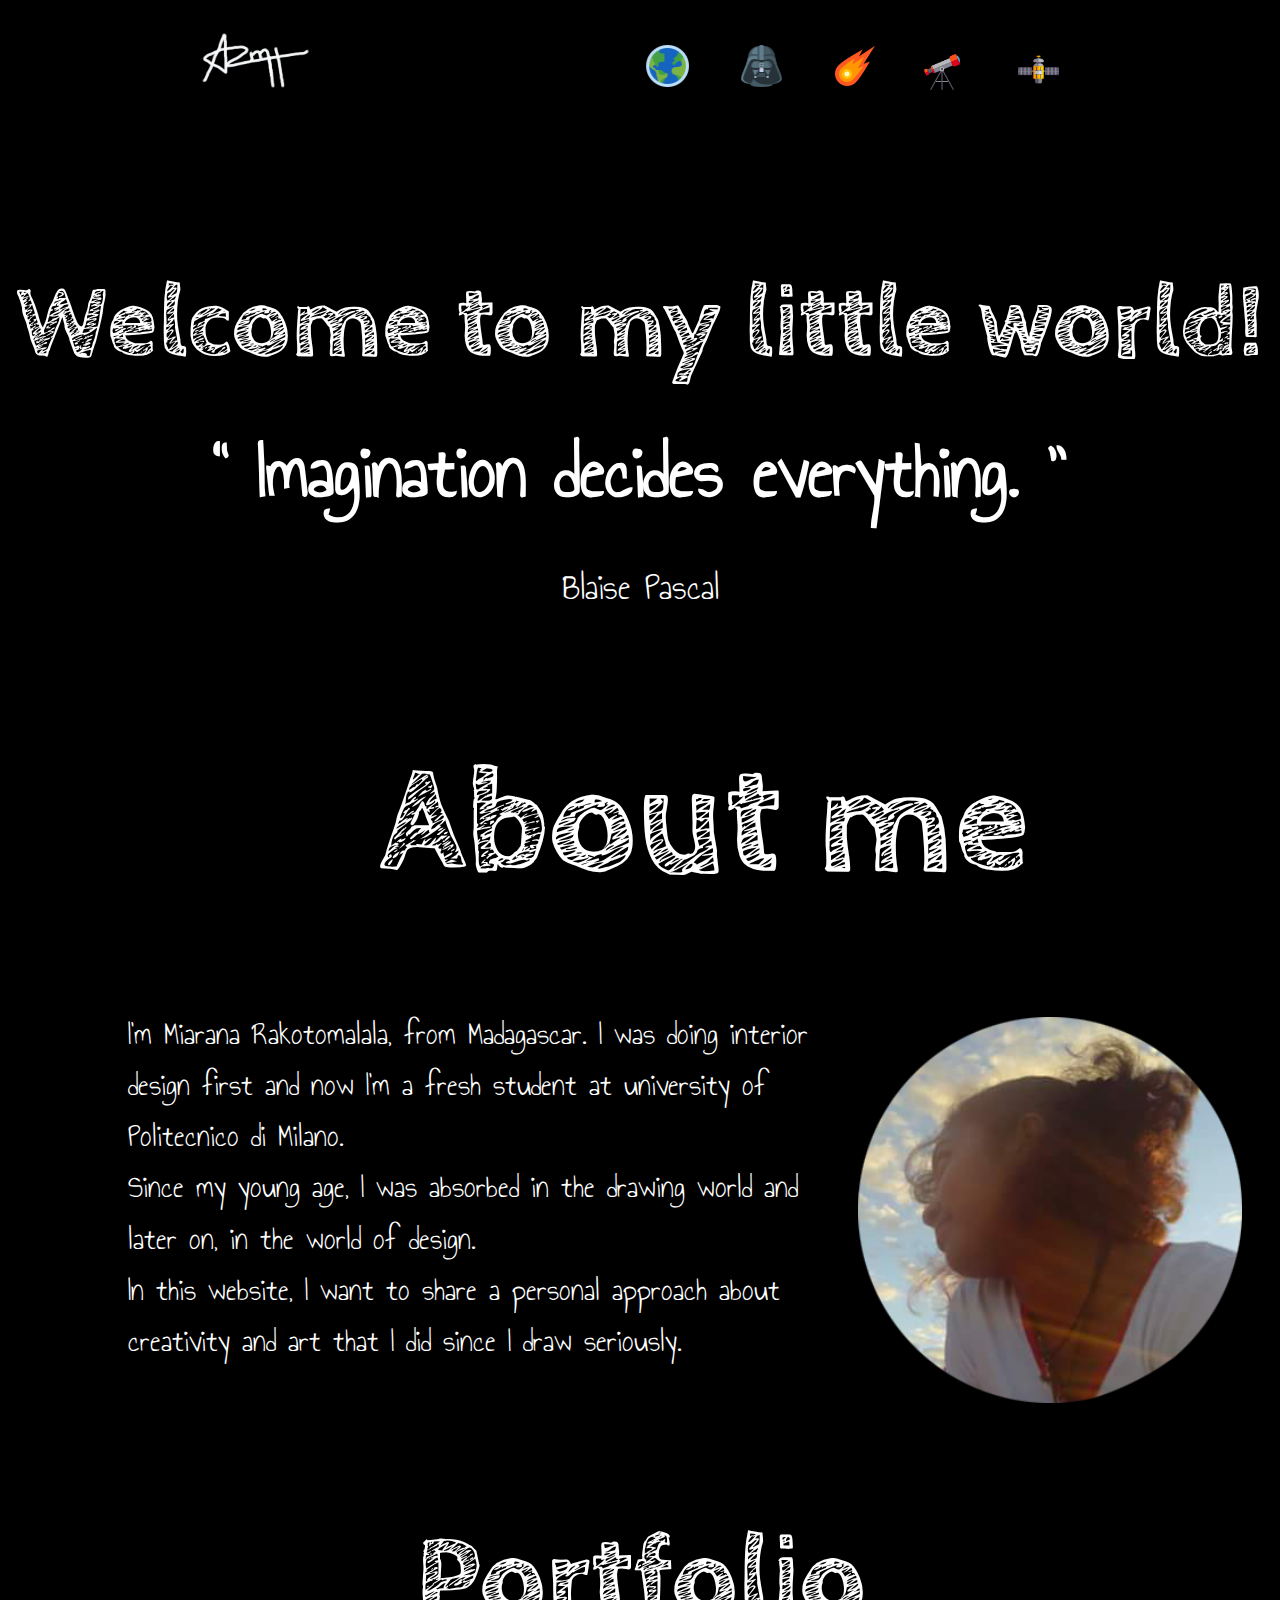
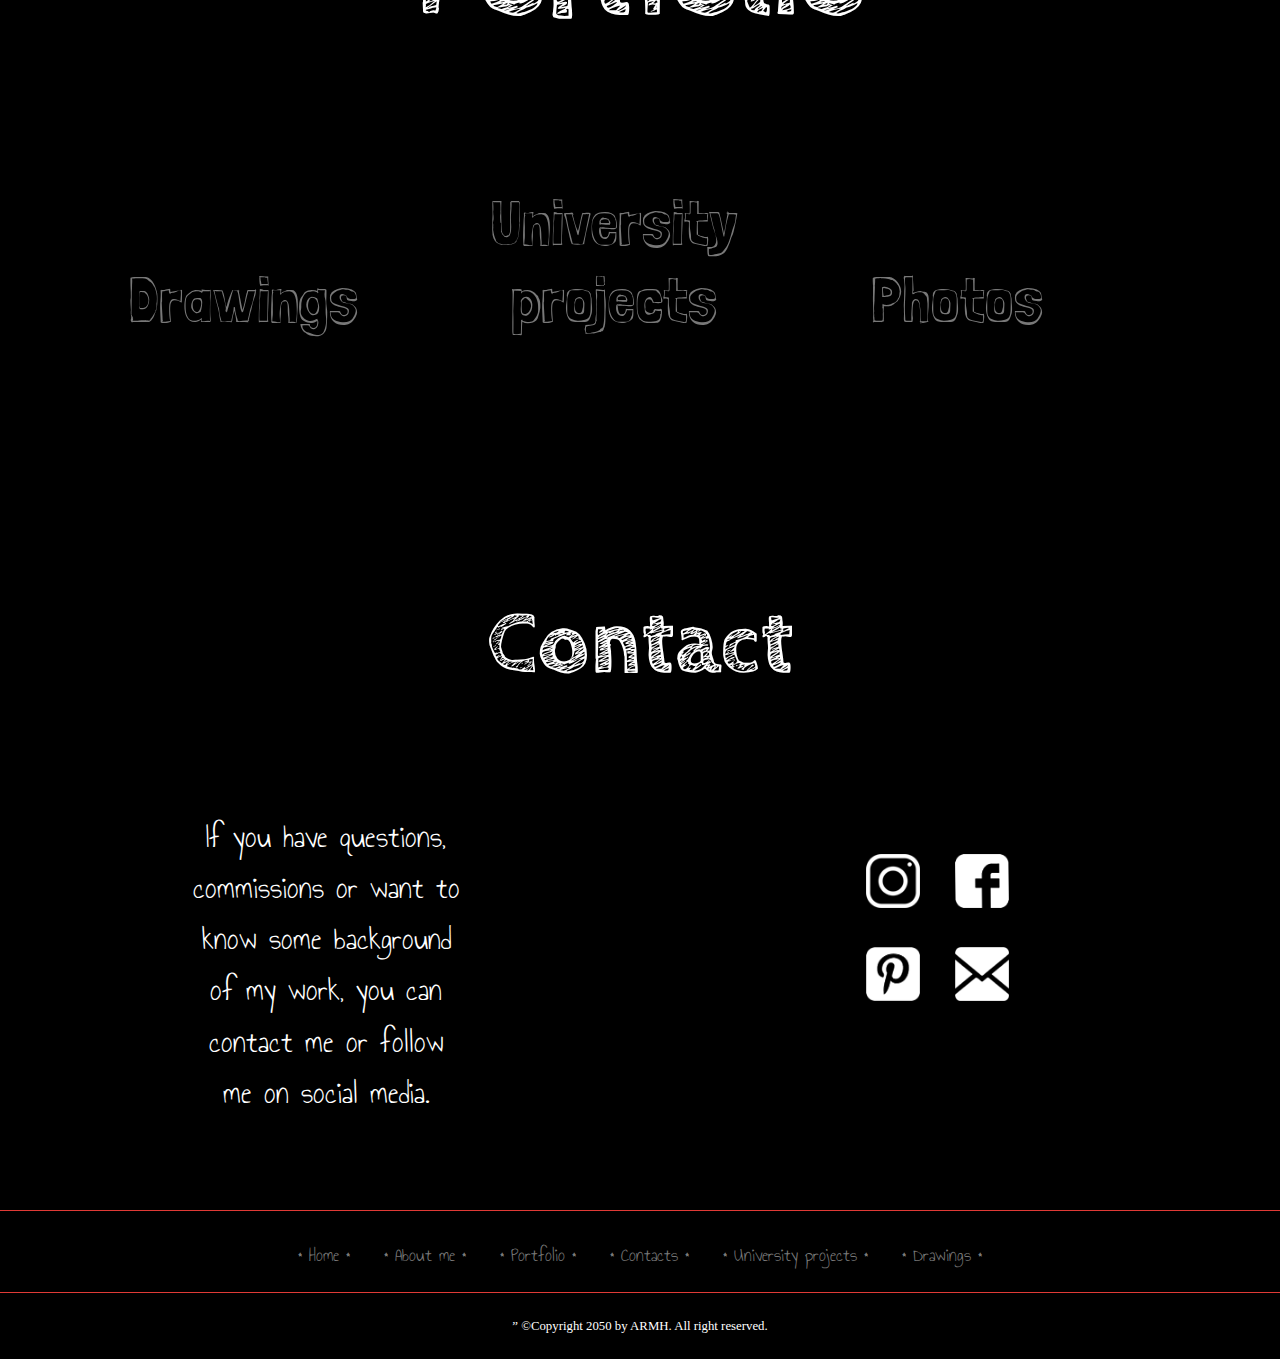
==== commit 83667306: "2.15" ====
--- a/index.html
+++ b/index.html
@@ -6,6 +6,7 @@
 
     <title>ARMH</title>
 
+    <link rel="icon" type="image/png" sizes="16x16" href="images\assets\favicon-16x16.png">
     <link rel="stylesheet" type="text/css" href="css\style.css" />
     <link rel="stylesheet" type="text/css" href="css\normalize.css" />
     <link rel="stylesheet" type="text/css" href="css\stars_background.css" />
@@ -34,31 +35,31 @@
                 </div>
                       <div class="Menu">
                           <ul>
-                            <div class="category"> <img src="images\assets\category_home.png" alt="home" class="image"/>
+                            <div class="category"> <img src="images\assets\category_home.png" alt="home" class="image" width="95%"/>
                               <div class="overlay">
                                  <a href="index.html"> <div class="text"> Home </div> </a>
                               </div>
                             </div>
 
-                                <div class="category"> <img src="images\assets\category_about me.png" alt="about_me" class="image"/>
+                                <div class="category"> <img src="images\assets\category_about me.png" alt="about_me" class="image" width="95%"/>
                                   <div class="overlay">
                                      <a href="#About_me"> <div class="text"> About me </div> </a>
                                   </div>
                                 </div>
 
-                                <div class="category"> <img src="images\assets\category_portfolio.png" alt="portfolio" class="image"/>
+                                <div class="category"> <img src="images\assets\category_portfolio.png" alt="portfolio" class="image" width="95%"/>
                                   <div class="overlay">
                                     <a href="#Portfolio"> <div class="text"> Portfolio </div> </a>
                                   </div>
                                 </div>
 
-                                <div class="category"> <img src="images\assets\category_gallery.png" alt="contact" class="image" width="48x48"/>
+                                <div class="category"> <img src="images\assets\category_gallery.png" alt="contact" class="image" width="70%"/>
                                   <div class="overlay">
                                     <a href="Photos.html"> <div class="text"> Photos </div> </a>
                                   </div>
                                 </div>
 
-                                <div class="category"> <img src="images\assets\category_contacts.png" alt="contact" class="image" width="48x48"/>
+                                <div class="category"> <img src="images\assets\category_contacts.png" alt="contact" class="image" width="80%"/>
                                   <div class="overlay">
                                     <a href="#Contact"> <div class="text"> Contact </div> </a>
                                   </div>
@@ -122,19 +123,19 @@
             <div class="liste">
               <ul>
                 <li> <a href="https://www.instagram.com/miara_malala/">
-                     <img src="images\assets\instagram_icon.png" alt="instagram"/> </a>
+                     <img src="images\assets\instagram_icon.png" alt="instagram" width=90%/> </a>
                 </li>
 
                 <li> <a href="https://www.facebook.com/miarana">
-                     <img src="images\assets\facebook_icon.png" alt="facebook"/> </a>
+                     <img src="images\assets\facebook_icon.png" alt="facebook" width= 90%/> </a>
                 </li>
 
                 <li> <a href="https://www.pinterest.fr/miarahelinirina/">
-                     <img src="images\assets\pinterest_icon.png" alt="pinterest"/> </a>
+                     <img src="images\assets\pinterest_icon.png" alt="pinterest" width= 90%/> </a>
                 </li>
 
                 <li> <a href="https://www.miarahelinirina@yahoo.fr">
-                     <img src="images\assets\mail_icon.png" alt="yahoo" /> </a>
+                     <img src="images\assets\mail_icon.png" alt="yahoo" width= 90%/> </a>
                 </li>
               </ul>
             </div>
@@ -152,7 +153,7 @@
 
 <!--The menu before the footer -->
           <aside>
-<website>
+<container>
   <div class="closer">
     <ul2>
       <div class= “menu”>
@@ -172,5 +173,5 @@
           ©Copyright 2050 by ARMH. All right reserved.
   </div>
 
-</website>
+</container>
 </html>
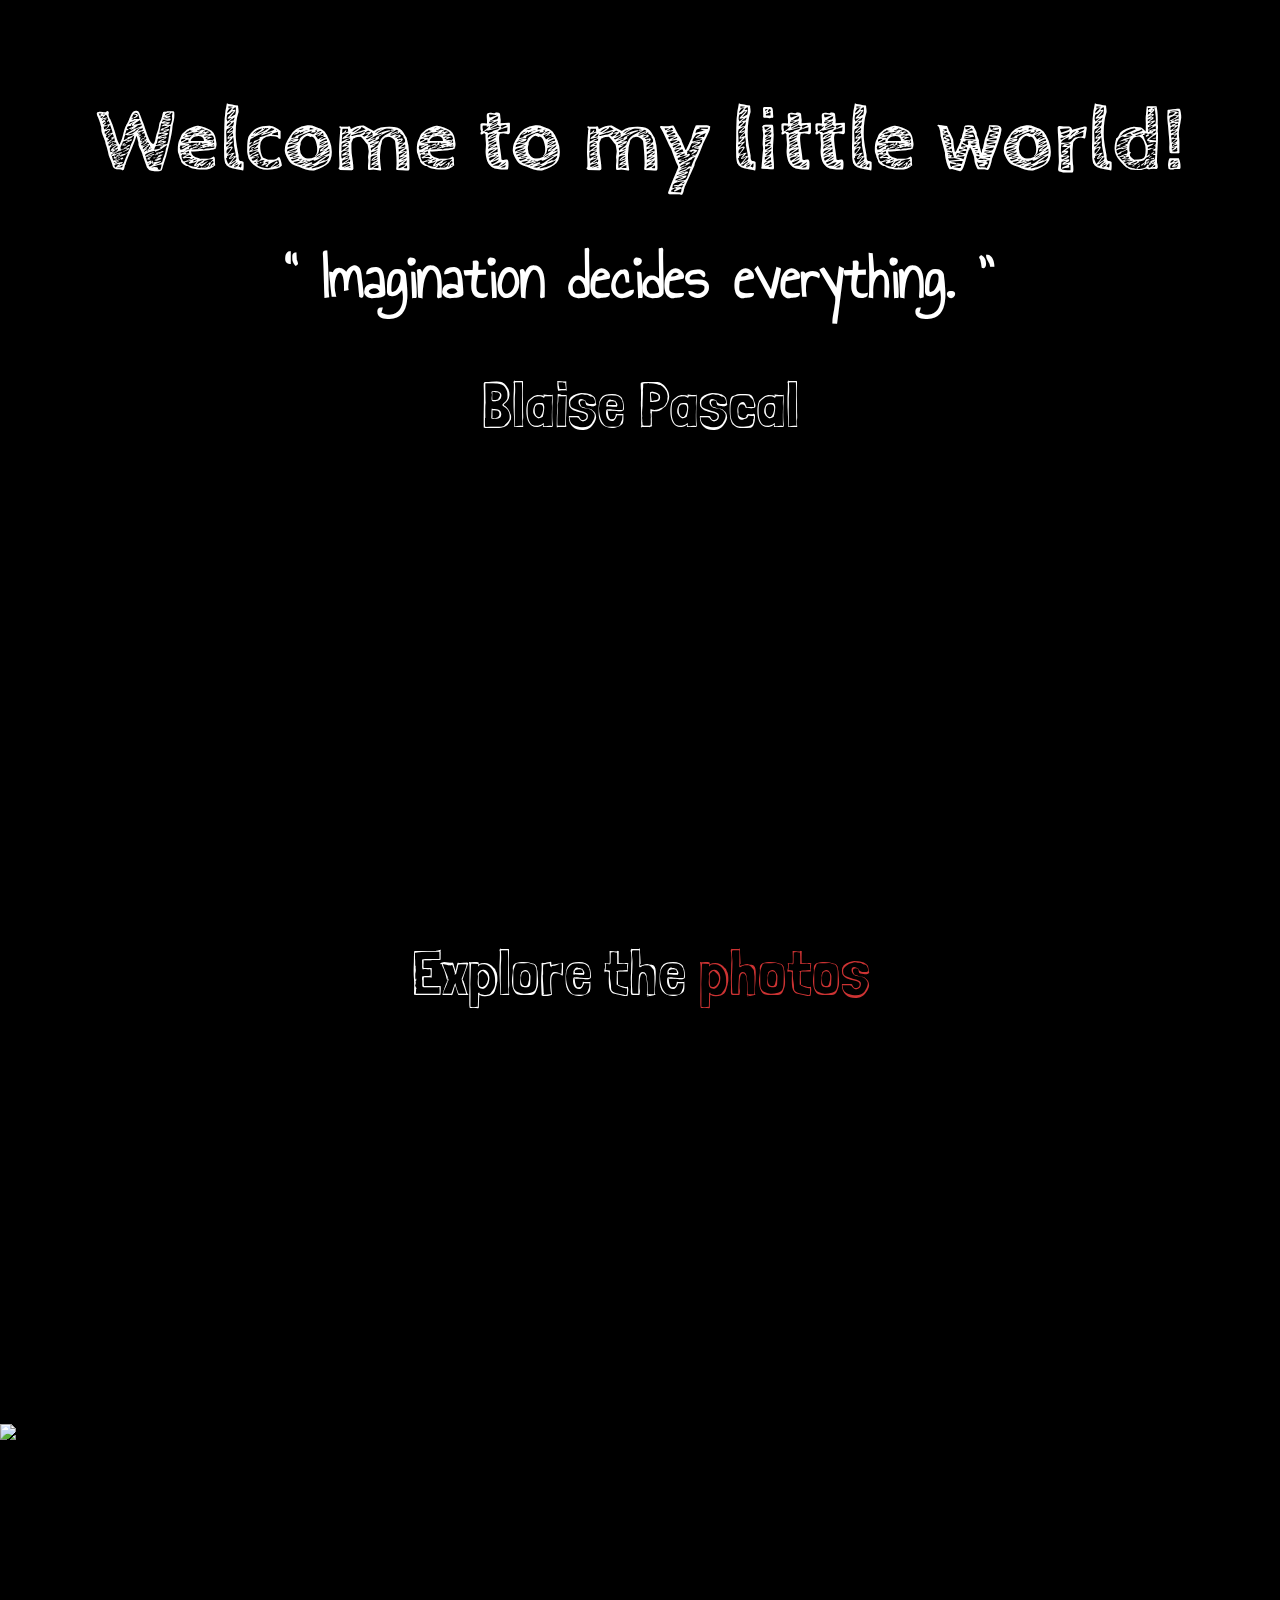
==== commit c9949ecc: "m" ====
--- a/index.html
+++ b/index.html
@@ -1,177 +1,71 @@
-<!DOCTYPE html>
+<!doctype html>
 <html>
   <head>
-    <meta charset="utf-8">
-    <meta name="viewport" content="width=device-width, initial-scale=1.0">
+   <meta charset="utf-8">
+   <meta name="viewport" content="width=device-width, initial-scale=1.0">
 
-    <title>ARMH</title>
+   <link rel="icon" type="image/png" sizes="16x16" href="images\assets\favicon-16x16.png">
+   <link rel="stylesheet" type="text/css" href="css\stars_background.css" />
+   <link rel="stylesheet" type="text/css" href="css\style.css" />
+   <link rel="stylesheet" href="https://fonts.googleapis.com/css?family=Cabin+Sketch:400,700">
+   <link rel="stylesheet" href="https://fonts.googleapis.com/css?family=Annie+Use+Your+Telescope|Cabin+Sketch">
+   <link rel="stylesheet" href="https://fonts.googleapis.com/css?family=Londrina+Sketch">
+   <!--<a href=https://it.pngtree.com>Grafica da pngtree.com</a>
+      <a href="http://www.freepik.com">Designed by Freepik</a>
+      <a href="http://www.freepik.com">Designed by vectorpocket / Freepik</a>-->
 
-    <link rel="icon" type="image/png" sizes="16x16" href="images\assets\favicon-16x16.png">
-    <link rel="stylesheet" type="text/css" href="css\style.css" />
-    <link rel="stylesheet" type="text/css" href="css\normalize.css" />
-    <link rel="stylesheet" type="text/css" href="css\stars_background.css" />
-    <link rel="stylesheet" href="https://fonts.googleapis.com/css?family=Cabin+Sketch:400,700">
-    <link rel="stylesheet" href="https://fonts.googleapis.com/css?family=Annie+Use+Your+Telescope|Cabin+Sketch">
-    <link rel="stylesheet" href="https://fonts.googleapis.com/css?family=Londrina+Sketch">
+   <title> ARMH </title>
 
-    <!--Icons made by <a href="https://www.freepik.com/" title="Freepik">Freepik</a> from <a href="https://www.flaticon.com/" 			    title="Flaticon">www.flaticon.com</a> is licensed by <a href="http://creativecommons.org/licenses/by/3.0/" 			    title="Creative Commons BY 3.0" target="_blank">CC 3.0 BY
-
-    Icons made by <a href="https://www.freepik.com/" title="Freepik">Freepik</a> from <a href="https://www.flaticon.com/" 			    title="Flaticon">www.flaticon.com</a> is licensed by <a href="http://creativecommons.org/licenses/by/3.0/" 			    title="Creative Commons BY 3.0" target="_blank">CC 3.0 BY</a></div>-->
-
-<!--background of the entire page -->
+   <!--background of the entire page -->
     <div class="stars"></div>
     <div class="twinkling"></div>
 
   </head>
 
-<!--main menu header -->
-  <header>
-    <div class="header">
-        <div class="container">
-            <div class="navbar">
-                <div class="Home">
-                   <a href="index.html"> <img src="images\assets\signature.png" alt="Home"/>
-                   </a>
-                </div>
-                      <div class="Menu">
-                          <ul>
-                            <div class="category"> <img src="images\assets\category_home.png" alt="home" class="image" width="95%"/>
-                              <div class="overlay">
-                                 <a href="index.html"> <div class="text"> Home </div> </a>
-                              </div>
-                            </div>
-
-                                <div class="category"> <img src="images\assets\category_about me.png" alt="about_me" class="image" width="95%"/>
-                                  <div class="overlay">
-                                     <a href="#About_me"> <div class="text"> About me </div> </a>
-                                  </div>
-                                </div>
-
-                                <div class="category"> <img src="images\assets\category_portfolio.png" alt="portfolio" class="image" width="95%"/>
-                                  <div class="overlay">
-                                    <a href="#Portfolio"> <div class="text"> Portfolio </div> </a>
-                                  </div>
-                                </div>
-
-                                <div class="category"> <img src="images\assets\category_gallery.png" alt="contact" class="image" width="70%"/>
-                                  <div class="overlay">
-                                    <a href="Photos.html"> <div class="text"> Photos </div> </a>
-                                  </div>
-                                </div>
-
-                                <div class="category"> <img src="images\assets\category_contacts.png" alt="contact" class="image" width="80%"/>
-                                  <div class="overlay">
-                                    <a href="#Contact"> <div class="text"> Contact </div> </a>
-                                  </div>
-                                </div>
-
-                          </ul>
-                      </div>
-                          <div class="clearfix"> </div>
-            </div>
-        </div>
-    </div>
-</header>
+  <header> armh </header>
 
 <!--Home page -->
   <div class="acceuil">
-      <h> Welcome to my little world! </h>
-            <p> <q id="quote"> Imagination decides everything. </q> </p>
-                <p0>  Blaise Pascal </p0>
+    <h0> Welcome to my little world! </h0>
+    <p> <q id="quote"> Imagination decides everything. </q> </p>
+    <p0>  Blaise Pascal </p0>
   </div>
 
+  <body>
 
-    <!-- Here is our main content -->
-<body>
-      <div class="about">
-          <div class="container">
-            <div class="navbar">
-              <div class="me">
-                    <div id="About_me"> <h1> About me </h1> </div>
-                        <p>
-                    I'm Miarana Rakotomalala, from Madagascar. I was doing interior design first and now I'm a fresh student at university of Politecnico di Milano.<br>
-                    Since my young age, I was absorbed in the drawing world and later on, in the world of design. <br>
-                    In this website, I want to share a personal approach about creativity and art that I did since I draw seriously. <br>
-                        </p>
-              </div>
+    <div class="photos">
+      <h1> Explore the <a href="Photos.html"> photos </a> </h1>
+    </div>
 
-              <div class="photo">
-                <img src="images\assets\010.png" alt="armh"/>
-              </div>
+  <section id="layer_1">
+      <div id="layer_1" class="img_parallax"> </div>
+      <img id="layer_2" class="img_parallax" src="images\assets\cloud2.jpg">
+      <img id="layer_3" class="img_parallax" src="images\assets\cloud3.jpg">
+      <img id="layer_4" class="img_parallax" src="images\assets\flame.jpg">
+      <img id="layer_5" class="img_parallax" src="images\assets\meteor.jpg">
+      <img id="layer_6" class="img_parallax" src="images\assets\rocket_f.jpg">
+      <img id="layer_7" class="img_parallax" src="images\assets\planet1.jpg">
+      <img id="layer_8" class="img_parallax" src="images\assets\planet2.jpg">
+      <img id="layer_9" class="img_parallax" src="images\assets\planet3.jpg">
+  </section>
 
-            </div>
-          </div>
-      </div>
+  <section id="layer_2">
+    <img id="layer_10" class="img_parallax" src="images\assets\astronaut_chill.jpg">
+    <img id="layer_11" class="img_parallax" src="images\assets\planet1.jpg">
+    <img id="layer_12" class="img_parallax" src="images\assets\planet2.jpg">
+    <img id="layer_13" class="img_parallax" src="images\assets\planet3.jpg">
+  </section>
 
-<!--portfolio -->
-      <div id= "Portfolio"> <h2> Portfolio </h2> </div>
-        <div class="portfolio">
-          <li> <a href="Drawings.html"> Drawings </a> </li>
-          <li> <a href="University_projects.html"> University <br> projects </a> </li>
-          <li> <a href="Photos.html"> Photos </a> </li>
-        </div>
+  <article id="content"> </article>
+  <script>
+    for (var i=1; i<50; i++)
+    {
+    document.write('<h2>testando parallax' +i+ '</h1>');
+    }
+  </script>
 
-<!-- Contacts -->
-      <div class="contacts">
-        <div class="container">
-          <div class="navbar">
-            <div class="descr">
-              <div id="Contact"> <h3> Contact </h3> </div>
-                <p> If you have questions, commissions or want to know some background of my work, you can contact me or follow me on social media. </p>
-            </div>
+    <script src="main.js"> </script>
 
-            <div class="liste">
-              <ul>
-                <li> <a href="https://www.instagram.com/miara_malala/">
-                     <img src="images\assets\instagram_icon.png" alt="instagram" width=90%/> </a>
-                </li>
+  </body>
 
-                <li> <a href="https://www.facebook.com/miarana">
-                     <img src="images\assets\facebook_icon.png" alt="facebook" width= 90%/> </a>
-                </li>
-
-                <li> <a href="https://www.pinterest.fr/miarahelinirina/">
-                     <img src="images\assets\pinterest_icon.png" alt="pinterest" width= 90%/> </a>
-                </li>
-
-                <li> <a href="https://www.miarahelinirina@yahoo.fr">
-                     <img src="images\assets\mail_icon.png" alt="yahoo" width= 90%/> </a>
-                </li>
-              </ul>
-            </div>
-
-              <div class="clearfix"> </div>
-          </div>
-        </div>
-      </div>
-
-
-  <script src="js\Jquery.js"> </script>
-
-
-</body>
-
-<!--The menu before the footer -->
-          <aside>
-<container>
-  <div class="closer">
-    <ul2>
-      <div class= “menu”>
-        <li> <a href="index.html"> * Home * </a> </li>
-        <li> <a href="#About_me"> * About me * </a> </li>
-        <li> <a href="#Portfolio"> * Portfolio * </a> </li>
-        <li> <a href="#Contacts"> * Contacts * </a> </li>
-        <li> <a href="University_projects.html"> * University projects * </a> </li>
-        <li> <a href="Drawings.html"> * Drawings * </a> </li>
-      </div>
-    </ul2>
-  </div>
-          </aside>
-
-        <!-- And here is our main footer that is used across all the pages of our website -->
-  <div id="footer">”
-          ©Copyright 2050 by ARMH. All right reserved.
-  </div>
-
-</container>
 </html>
